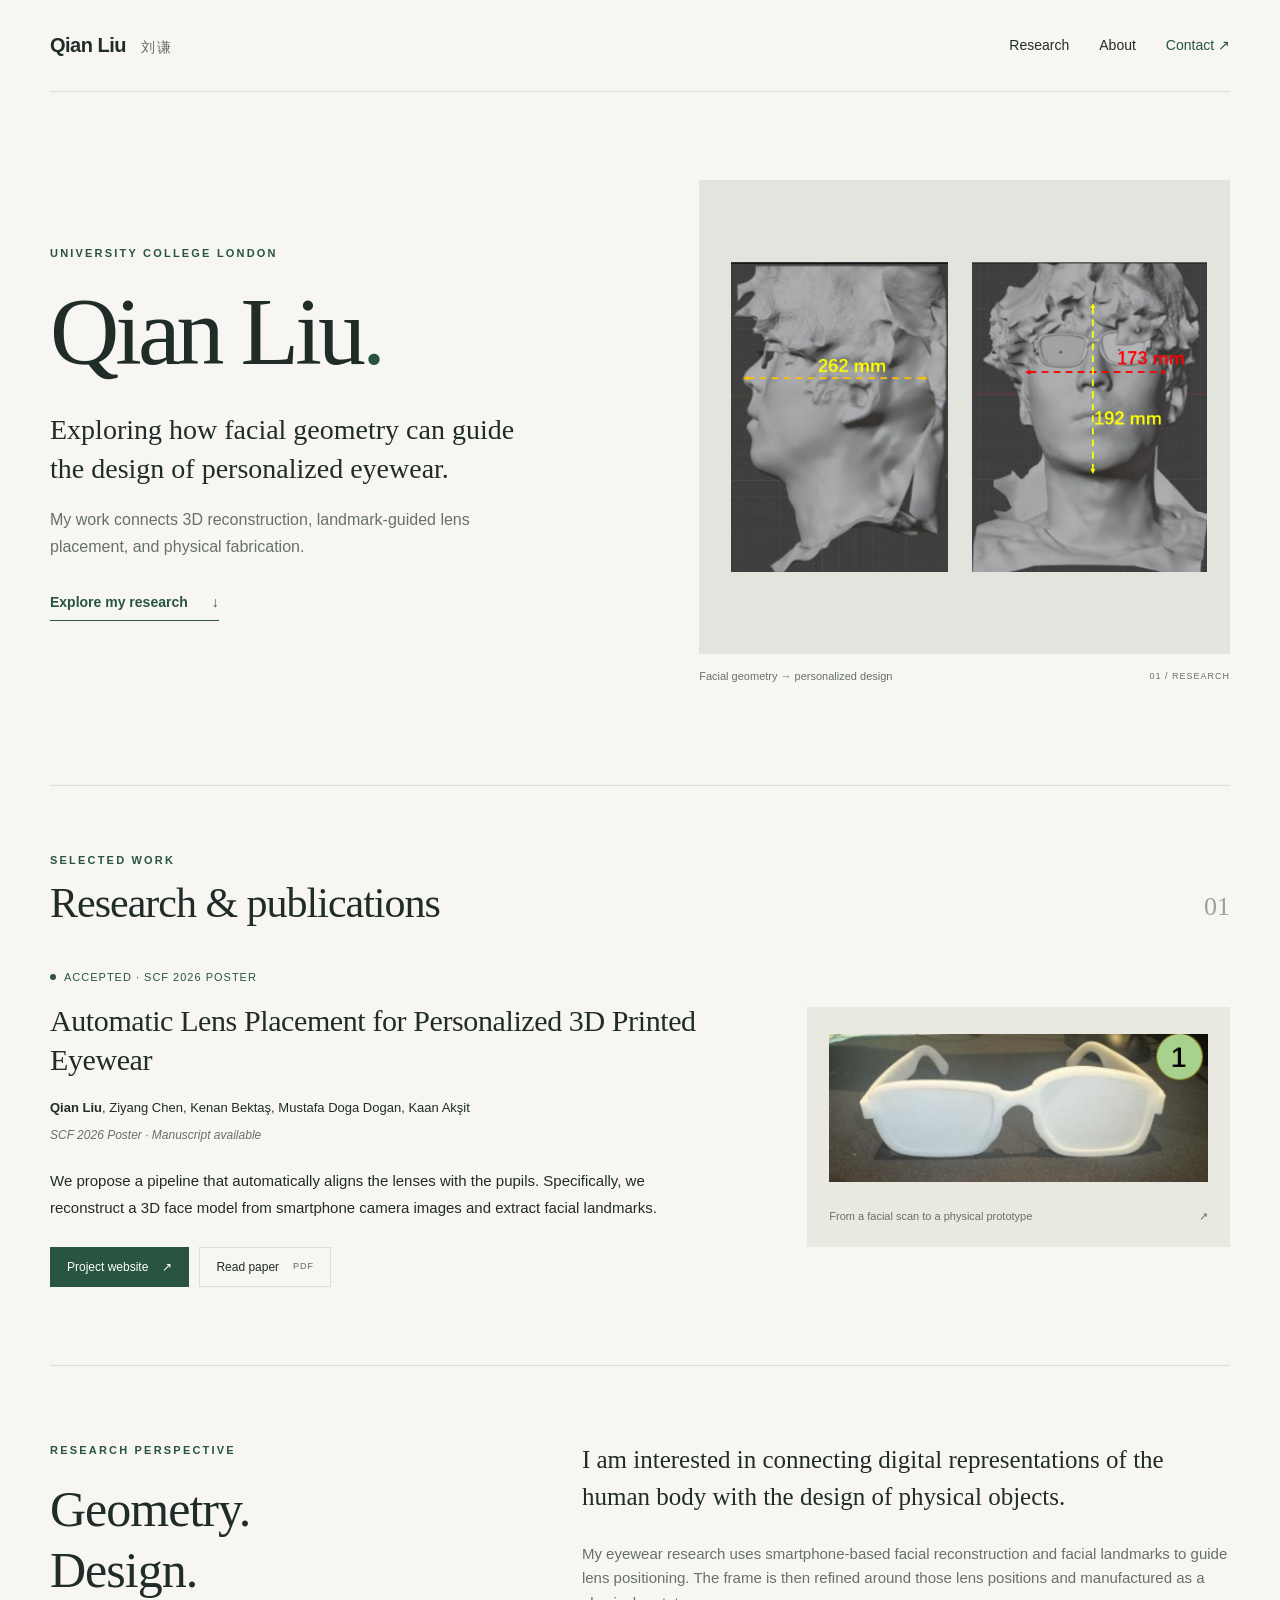
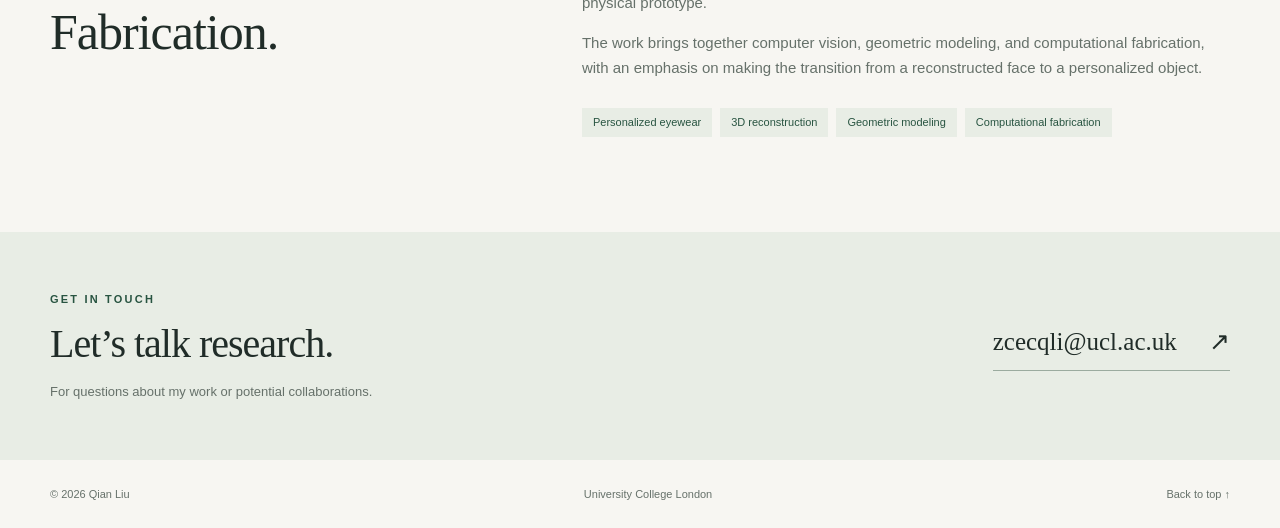
==== index.html @ b2627c89 "Publish academic website and eyewear project" ====
<!doctype html>
<html lang="en">
<head>
  <meta charset="utf-8"><meta name="viewport" content="width=device-width, initial-scale=1">
  <title>Qian Liu — Research</title>
  <meta name="description" content="Qian Liu's academic homepage. Research in personalized eyewear, facial geometry, and computational fabrication.">
  <meta name="theme-color" content="#f7f6f2">
  <meta property="og:title" content="Qian Liu — Research"><meta property="og:description" content="Personalized eyewear, facial geometry, and computational fabrication."><meta property="og:type" content="website">
  <link rel="icon" href="assets/favicon.svg" type="image/svg+xml"><link rel="stylesheet" href="style.css">
</head>
<body>
<a class="skip" href="#main">Skip to content</a>
<header class="site-header wrap"><a class="wordmark" href="index.html" aria-label="Qian Liu home">Qian Liu<span class="name-zh" lang="zh">刘谦</span></a><nav aria-label="Main navigation"><a href="#research">Research</a><a href="#about">About</a><a href="#contact">Contact <span aria-hidden="true">↗</span></a></nav></header>
<main id="main">
  <section class="hero wrap" aria-labelledby="intro-title">
    <div class="hero-copy"><p class="eyebrow">University College London</p><h1 id="intro-title">Qian Liu<span class="period">.</span></h1><p class="intro">Exploring how facial geometry can guide the design of personalized eyewear.</p><p class="hero-detail">My work connects 3D reconstruction, landmark-guided lens placement, and physical fabrication.</p><a class="text-link" href="#research">Explore my research <span aria-hidden="true">↓</span></a></div>
    <figure class="hero-figure"><div class="scan-pair"><img src="assets/face-profile.png" alt="Side view of a reconstructed face, annotated with a head-depth measurement of 262 mm." width="519" height="742"><img src="assets/face-front.png" alt="Front view of the same reconstructed face, annotated with width and height measurements of 173 and 192 mm." width="564" height="743"></div><figcaption><span>Facial geometry → personalized design</span><span class="figure-number">01 / RESEARCH</span></figcaption></figure>
  </section>
  <section id="research" class="section wrap" aria-labelledby="research-title">
    <div class="section-heading"><div><p class="eyebrow">Selected work</p><h2 id="research-title">Research & publications</h2></div><span class="section-number" aria-hidden="true">01</span></div>
    <article class="publication"><div class="publication-main"><p class="status"><span class="status-dot" aria-hidden="true"></span>Accepted · SCF 2026 Poster</p><h3><a href="eyewear.html">Automatic Lens Placement for Personalized 3D Printed Eyewear</a></h3><p class="authors"><strong>Qian Liu</strong>, Ziyang Chen, Kenan Bektaş, Mustafa Doga Dogan, Kaan Akşit</p><p class="venue">SCF 2026 Poster · Manuscript available</p><p class="publication-summary">We propose a pipeline that automatically aligns the lenses with the pupils. Specifically, we reconstruct a 3D face model from smartphone camera images and extract facial landmarks.</p><div class="resource-links"><a class="button primary" href="eyewear.html">Project website <span aria-hidden="true">↗</span></a><a class="button" href="assets/scf26c-sub8458-i7.pdf" target="_blank" rel="noopener">Read paper <span class="file-type">PDF</span></a></div></div><a href="eyewear.html" class="publication-image" aria-label="View the personalized eyewear project"><img src="assets/prototype-1.png" alt="White 3D-printed eyewear prototype fabricated for the first participant." width="392" height="153" loading="lazy"><span>From a facial scan to a physical prototype <span aria-hidden="true">↗</span></span></a></article>
  </section>
  <section id="about" class="section wrap about-section" aria-labelledby="about-title"><div><p class="eyebrow">Research perspective</p><h2 id="about-title">Geometry.<br>Design.<br>Fabrication.</h2></div><div class="about-copy"><p class="large-copy">I am interested in connecting digital representations of the human body with the design of physical objects.</p><p>My eyewear research uses smartphone-based facial reconstruction and facial landmarks to guide lens positioning. The frame is then refined around those lens positions and manufactured as a physical prototype.</p><p>The work brings together computer vision, geometric modeling, and computational fabrication, with an emphasis on making the transition from a reconstructed face to a personalized object.</p><ul class="interests" aria-label="Research topics"><li>Personalized eyewear</li><li>3D reconstruction</li><li>Geometric modeling</li><li>Computational fabrication</li></ul></div></section>
  <section id="contact" class="contact-section"><div class="wrap contact-content"><div><p class="eyebrow">Get in touch</p><h2>Let’s talk research.</h2><p>For questions about my work or potential collaborations.</p></div><a class="contact-email" href="mailto:zcecqli@ucl.ac.uk">zcecqli@ucl.ac.uk <span aria-hidden="true">↗</span></a></div></section>
</main>
<footer class="wrap footer"><span>© 2026 Qian Liu</span><span>University College London</span><a href="#main">Back to top ↑</a></footer>
</body></html>
---- style.css ----
:root{--paper:#f7f6f2;--white:#fff;--ink:#202c28;--muted:#66716a;--green:#285441;--line:#d9ded6;--tint:#e8ede5;--serif:Georgia,'Times New Roman',serif;--sans:Arial,Helvetica,sans-serif}*{box-sizing:border-box}html{scroll-behavior:smooth;scroll-padding-top:28px}body{margin:0;background:var(--paper);color:var(--ink);font-family:var(--sans);font-size:16px;line-height:1.65}a{color:inherit;text-decoration:none}a:hover{text-decoration:underline;text-underline-offset:5px}a:focus-visible,button:focus-visible{outline:3px solid #ad6b23;outline-offset:5px}img{display:block;max-width:100%;height:auto}.wrap{max-width:1180px;width:calc(100% - 96px);margin-inline:auto}.skip{position:fixed;left:16px;top:-100px;background:var(--ink);color:white;padding:12px;z-index:5}.skip:focus{top:12px}.site-header{display:flex;align-items:center;justify-content:space-between;padding:29px 0;border-bottom:1px solid var(--line);gap:24px}.wordmark{font-weight:700;font-size:20px;letter-spacing:-.5px}.name-zh{font-weight:400;font-size:14px;letter-spacing:2px;margin-left:15px;color:var(--muted)}nav{display:flex;gap:30px;font-size:14px}nav a:last-child{color:var(--green)}.eyebrow{text-transform:uppercase;letter-spacing:2.2px;font-size:11px;font-weight:700;color:var(--green);margin:0 0 20px}.hero{display:grid;grid-template-columns:1.08fr 1fr;align-items:center;gap:76px;padding-block:88px 100px}.hero h1{font-family:var(--serif);font-size:clamp(70px,7.5vw,106px);font-weight:400;line-height:1.05;letter-spacing:-4px;margin:0 0 27px}.period{color:var(--green)}.intro{font-family:var(--serif);font-size:28px;line-height:1.4;margin:0 0 19px;max-width:470px}.hero-detail{max-width:435px;color:var(--muted);font-size:16px;margin:0 0 29px}.text-link{display:inline-flex;align-items:center;gap:24px;color:var(--green);font-size:14px;font-weight:700;border-bottom:1px solid var(--green);padding-bottom:6px}.hero-figure{margin:0}.scan-pair{display:flex;align-items:center;justify-content:center;background:#e2e5dd;padding:24px 20px;gap:10px;aspect-ratio:1.12}.scan-pair img{width:calc(50% - 5px);height:310px;object-fit:contain}.hero-figure figcaption{display:flex;justify-content:space-between;gap:15px;color:var(--muted);font-size:11px;padding-top:13px}.figure-number{font-size:9px;letter-spacing:1px;white-space:nowrap;padding-top:2px}.section{padding-block:65px 78px;border-top:1px solid var(--line)}.section-heading{display:flex;justify-content:space-between;align-items:end;margin-bottom:39px}.section-heading .eyebrow{margin-bottom:9px}h2{font-family:var(--serif);font-size:42px;font-weight:400;letter-spacing:-1px;line-height:1.2;margin:0}.section-number{font-family:var(--serif);font-size:26px;color:#98a398}.publication{display:grid;grid-template-columns:1.65fr 1fr;gap:60px;align-items:center}.status{font-size:11px;letter-spacing:1px;text-transform:uppercase;color:var(--green);display:flex;align-items:center;gap:8px;margin:0 0 15px}.status-dot{width:6px;height:6px;border-radius:50%;background:var(--green)}h3{font-family:var(--serif);font-size:30px;font-weight:400;line-height:1.3;margin:0 0 18px;letter-spacing:-.4px}.authors{font-size:13px;margin:0 0 7px;line-height:1.7}.venue{font-size:12px;color:var(--muted);font-style:italic;margin:0 0 21px}.publication-summary{font-size:15px;line-height:1.8;max-width:610px;margin:0 0 26px}.resource-links{display:flex;flex-wrap:wrap;gap:10px}.button{font-size:12px;display:inline-flex;align-items:center;justify-content:center;gap:14px;padding:10px 16px;border:1px solid var(--line);background:transparent;font-family:inherit;line-height:1.5;cursor:pointer}.button:hover{background:var(--tint);text-decoration:none}.button.primary{background:var(--green);color:white;border-color:var(--green)}.button.primary:hover{background:#1d3e30}.file-type{font-size:9px;letter-spacing:1px;opacity:.7}.publication-image{background:#e9e9e1;padding:22px;display:block}.publication-image img{width:100%;aspect-ratio:2.4;object-fit:contain}.publication-image>span{display:flex;justify-content:space-between;gap:15px;font-size:11px;color:var(--muted);margin-top:20px}.about-section{display:grid;grid-template-columns:1fr 1.45fr;gap:85px;padding-block:75px 95px}.about-section h2{font-size:50px;line-height:1.23}.about-copy p{color:var(--muted);margin-top:0;font-size:15px}.about-copy .large-copy{font-family:var(--serif);font-size:25px;line-height:1.5;color:var(--ink);margin-bottom:26px}.interests{display:flex;gap:8px;flex-wrap:wrap;padding:0;margin:28px 0 0;list-style:none}.interests li{font-size:11px;background:var(--tint);padding:5px 11px;color:var(--green)}.contact-section{background:var(--tint);padding-block:58px}.contact-content{display:flex;justify-content:space-between;align-items:center;gap:35px}.contact-content .eyebrow{margin-bottom:12px}.contact-content h2{font-size:40px}.contact-content p:last-child{color:var(--muted);font-size:13px;margin-bottom:0}.contact-email{font-family:var(--serif);font-size:25px;border-bottom:1px solid #9bab9f;padding-bottom:8px;white-space:nowrap}.contact-email span{margin-left:26px}.footer{display:flex;justify-content:space-between;gap:20px;padding-block:25px;font-size:11px;color:var(--muted)}.project-top{max-width:900px;padding-block:65px 45px}.project-top .back-link{font-size:13px;color:var(--muted);display:inline-block;margin-bottom:35px}.project-title{font-family:var(--serif);font-size:clamp(36px,4.4vw,58px);line-height:1.15;font-weight:400;letter-spacing:-1.5px;margin:0 0 25px}.project-top .authors{font-size:15px}.affiliations{font-size:12px;color:var(--muted);margin:12px 0 26px}.project-content{max-width:900px}.project-content section{padding-block:35px;border-top:1px solid var(--line)}.project-content h2{font-size:31px;margin-bottom:22px}.project-content p{font-size:16px;color:#46534b}.project-content .lead{font-family:var(--serif);font-size:23px;color:var(--ink);line-height:1.6}.prototype-gallery{display:grid;grid-template-columns:repeat(3,1fr);gap:18px;margin:30px 0}.prototype-gallery figure{margin:0;background:var(--tint);padding:13px}.prototype-gallery img{height:115px;width:100%;object-fit:contain}.prototype-gallery figcaption{font-size:11px;color:var(--muted);text-align:center;margin-top:10px}.steps{list-style:none;padding:0;counter-reset:steps}.steps li{padding:20px 0 20px 55px;position:relative;border-bottom:1px solid var(--line)}.steps li:last-child{border:0}.steps li:before{counter-increment:steps;content:'0' counter(steps);position:absolute;left:0;top:20px;font-family:var(--serif);font-size:24px;color:var(--green)}.steps strong{font-size:16px}.steps p{margin:5px 0 0;font-size:15px}.table-scroll{overflow-x:auto}table{width:100%;border-collapse:collapse;font-size:14px;margin:10px 0 20px}th,td{text-align:left;padding:13px 15px;border-bottom:1px solid var(--line)}th{background:var(--tint);font-weight:500}caption{text-align:left;color:var(--muted);font-size:12px;margin-bottom:10px}.note{border-left:3px solid var(--green);padding-left:18px;font-size:14px!important}.citation-header{display:flex;justify-content:space-between;align-items:center;gap:20px}.citation-header h2{margin:0}.citation{font-size:12px;background:#ecefe8;padding:22px;overflow:auto;line-height:1.7;white-space:pre-wrap;overflow-wrap:anywhere;margin-top:22px}.copy-status{font-size:12px;color:var(--green);min-height:20px;margin:5px 0!important}.project-footer{margin-top:35px;border-top:1px solid var(--line)}
@media(min-width:1440px){.hero{padding-block:110px 115px}}
@media(max-width:900px){.wrap{width:calc(100% - 56px)}.hero{gap:35px;padding-block:65px}.hero h1{font-size:77px}.intro{font-size:24px}.scan-pair img{height:260px}.hero-figure figcaption{display:block}.figure-number{display:none}.publication{gap:30px;grid-template-columns:1.5fr 1fr}.about-section{gap:45px}.contact-email{font-size:21px}}
@media(max-width:640px){.wrap{width:calc(100% - 40px)}.site-header{padding-block:22px;gap:12px}.name-zh{display:none}nav{gap:18px;font-size:12px}.wordmark{font-size:19px}.hero{grid-template-columns:1fr;gap:36px;padding-block:50px}.hero h1{font-size:78px;margin-bottom:20px}.intro{font-size:26px}.hero-detail{max-width:none}.scan-pair{aspect-ratio:auto;padding:18px}.scan-pair img{height:260px}.hero-figure figcaption{display:flex}.section{padding-block:40px 48px}.section-heading{margin-bottom:27px}h2{font-size:32px}.publication{grid-template-columns:1fr;gap:30px}h3{font-size:28px}.publication-image{max-width:410px}.about-section{grid-template-columns:1fr;gap:30px}.about-section h2{font-size:38px}.about-section h2 br{display:initial}.about-copy .large-copy{font-size:24px}.contact-content{display:block}.contact-content h2{font-size:34px}.contact-email{display:inline-flex;margin-top:26px;font-size:24px}.footer{flex-wrap:wrap;gap:8px 20px}.footer>span:nth-child(2){display:none}.footer>a{margin-left:auto}.project-top{padding-top:35px}.project-title{font-size:38px;letter-spacing:-1px}.prototype-gallery{gap:8px}.prototype-gallery figure{padding:6px}.prototype-gallery img{height:75px}.prototype-gallery figcaption{font-size:10px}.project-content .lead{font-size:21px}.project-content section{padding-block:28px}th,td{padding:11px 10px;font-size:12px}.citation{font-size:11px;padding:14px}.figure-number{display:none}}
@media(prefers-reduced-motion:reduce){html{scroll-behavior:auto}}

.project-nav{max-width:900px;justify-content:flex-start;flex-wrap:wrap;padding:0 0 22px;gap:24px;border-bottom:1px solid var(--line)}.version-note{font-size:12px!important;color:var(--muted)!important;margin:18px 0 30px}.research-figure{margin:30px 0}.landmark-grid{display:grid;grid-template-columns:repeat(3,minmax(0,1fr));gap:14px;background:var(--tint);padding:14px}.landmark-grid img{width:100%;height:auto}.research-figure figcaption{font-size:12px;color:var(--muted);padding-top:12px;line-height:1.6}.diagnostics{margin:24px 0;padding:17px 20px;background:var(--tint)}.diagnostics summary{cursor:pointer;font-weight:700;font-size:14px}.diagnostics p{font-size:14px}.diagnostics summary:focus-visible{outline:3px solid #ad6b23;outline-offset:5px}
@media(max-width:640px){.section-number{display:none}.project-nav{gap:20px}.landmark-grid{gap:5px;padding:5px}.diagnostics{padding:13px 10px}.diagnostics th,.diagnostics td{font-size:11px;padding:8px}.research-figure figcaption{font-size:11px}}

.source-label{font-size:12px!important;color:var(--muted)!important;margin-top:-10px;margin-bottom:22px}.source-label a{text-decoration:underline;text-underline-offset:3px}.paper-subheading{font-family:var(--sans);font-size:19px;font-weight:700;letter-spacing:0;margin:28px 0 12px}.paper-figure-grid{display:grid;grid-template-columns:repeat(var(--columns),minmax(0,1fr));gap:12px;background:var(--tint);padding:14px;align-items:center}.paper-figure-grid img{width:100%;max-height:390px;object-fit:contain}#figure-1 .paper-figure-grid img{height:210px}#figure-1 .paper-figure-grid img:nth-child(n+4){height:100px}.manuscript-reference{font-size:15px!important;white-space:normal;line-height:1.8}.project-content [data-manuscript]{text-wrap:pretty}@media(max-width:640px){.paper-figure-grid{gap:6px;padding:8px}.paper-figure-grid img{max-height:240px}#figure-1 .paper-figure-grid img{height:130px}#figure-1 .paper-figure-grid img:nth-child(n+4){height:65px}.citation-header{align-items:flex-start}.citation-header .button{white-space:nowrap}.manuscript-reference{font-size:14px!important}}
#citation .source-label{margin-top:18px;margin-bottom:18px;}
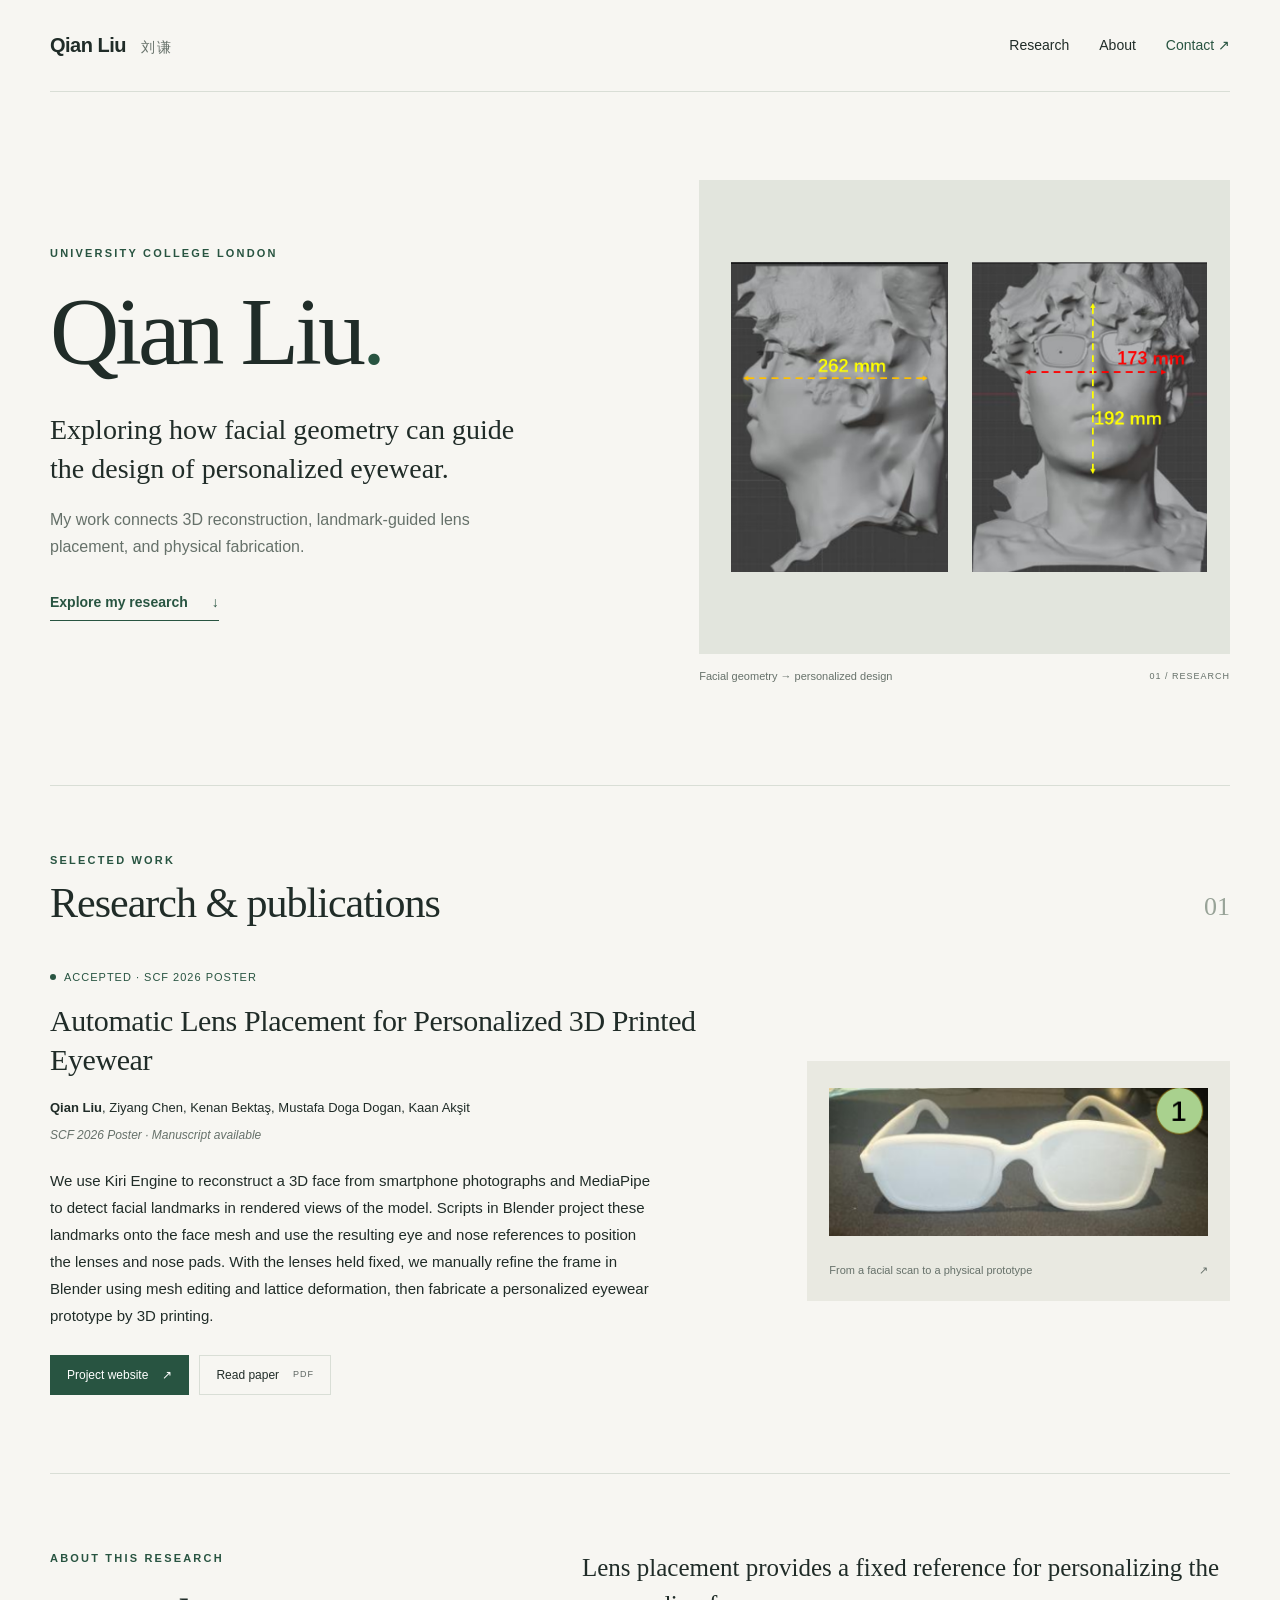
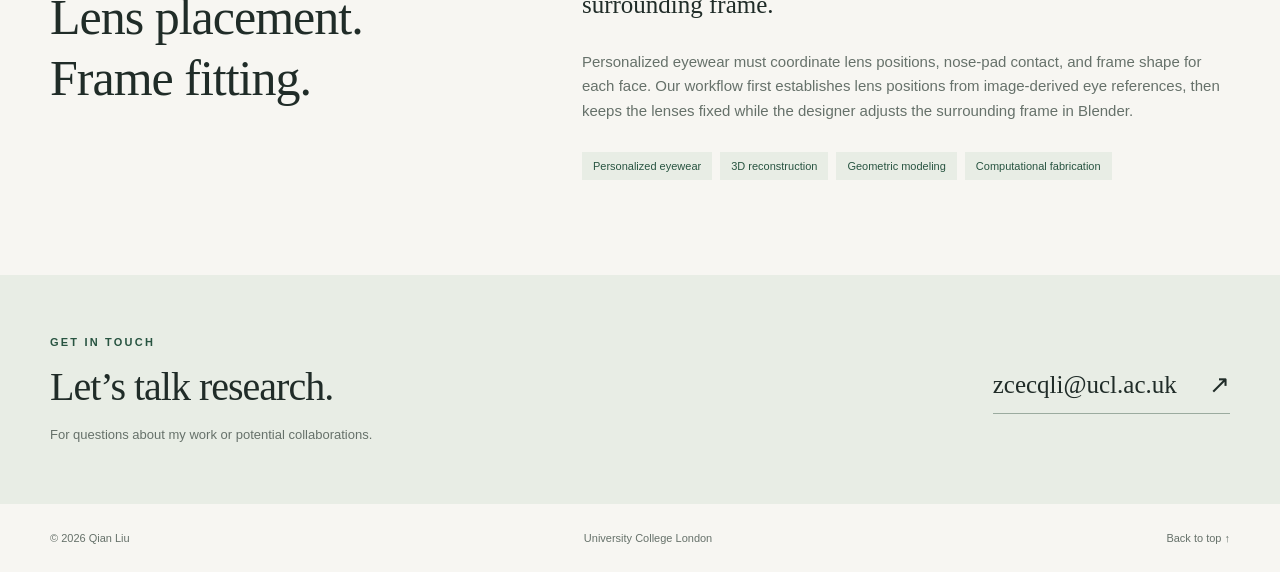
==== commit 64f144cb: "Clarify eyewear workflow tools and research description" ====
--- a/index.html
+++ b/index.html
@@ -18,9 +18,9 @@
   </section>
   <section id="research" class="section wrap" aria-labelledby="research-title">
     <div class="section-heading"><div><p class="eyebrow">Selected work</p><h2 id="research-title">Research & publications</h2></div><span class="section-number" aria-hidden="true">01</span></div>
-    <article class="publication"><div class="publication-main"><p class="status"><span class="status-dot" aria-hidden="true"></span>Accepted · SCF 2026 Poster</p><h3><a href="eyewear.html">Automatic Lens Placement for Personalized 3D Printed Eyewear</a></h3><p class="authors"><strong>Qian Liu</strong>, Ziyang Chen, Kenan Bektaş, Mustafa Doga Dogan, Kaan Akşit</p><p class="venue">SCF 2026 Poster · Manuscript available</p><p class="publication-summary">We propose a pipeline that automatically aligns the lenses with the pupils. Specifically, we reconstruct a 3D face model from smartphone camera images and extract facial landmarks.</p><div class="resource-links"><a class="button primary" href="eyewear.html">Project website <span aria-hidden="true">↗</span></a><a class="button" href="assets/scf26c-sub8458-i7.pdf" target="_blank" rel="noopener">Read paper <span class="file-type">PDF</span></a></div></div><a href="eyewear.html" class="publication-image" aria-label="View the personalized eyewear project"><img src="assets/prototype-1.png" alt="White 3D-printed eyewear prototype fabricated for the first participant." width="392" height="153" loading="lazy"><span>From a facial scan to a physical prototype <span aria-hidden="true">↗</span></span></a></article>
+    <article class="publication"><div class="publication-main"><p class="status"><span class="status-dot" aria-hidden="true"></span>Accepted · SCF 2026 Poster</p><h3><a href="eyewear.html">Automatic Lens Placement for Personalized 3D Printed Eyewear</a></h3><p class="authors"><strong>Qian Liu</strong>, Ziyang Chen, Kenan Bektaş, Mustafa Doga Dogan, Kaan Akşit</p><p class="venue">SCF 2026 Poster · Manuscript available</p><p class="publication-summary">We use Kiri Engine to reconstruct a 3D face from smartphone photographs and MediaPipe to detect facial landmarks in rendered views of the model. Scripts in Blender project these landmarks onto the face mesh and use the resulting eye and nose references to position the lenses and nose pads. With the lenses held fixed, we manually refine the frame in Blender using mesh editing and lattice deformation, then fabricate a personalized eyewear prototype by 3D printing.</p><div class="resource-links"><a class="button primary" href="eyewear.html">Project website <span aria-hidden="true">↗</span></a><a class="button" href="assets/scf26c-sub8458-i7.pdf" target="_blank" rel="noopener">Read paper <span class="file-type">PDF</span></a></div></div><a href="eyewear.html" class="publication-image" aria-label="View the personalized eyewear project"><img src="assets/prototype-1.png" alt="White 3D-printed eyewear prototype fabricated for the first participant." width="392" height="153" loading="lazy"><span>From a facial scan to a physical prototype <span aria-hidden="true">↗</span></span></a></article>
   </section>
-  <section id="about" class="section wrap about-section" aria-labelledby="about-title"><div><p class="eyebrow">Research perspective</p><h2 id="about-title">Geometry.<br>Design.<br>Fabrication.</h2></div><div class="about-copy"><p class="large-copy">I am interested in connecting digital representations of the human body with the design of physical objects.</p><p>My eyewear research uses smartphone-based facial reconstruction and facial landmarks to guide lens positioning. The frame is then refined around those lens positions and manufactured as a physical prototype.</p><p>The work brings together computer vision, geometric modeling, and computational fabrication, with an emphasis on making the transition from a reconstructed face to a personalized object.</p><ul class="interests" aria-label="Research topics"><li>Personalized eyewear</li><li>3D reconstruction</li><li>Geometric modeling</li><li>Computational fabrication</li></ul></div></section>
+  <section id="about" class="section wrap about-section" aria-labelledby="about-title"><div><p class="eyebrow">About this research</p><h2 id="about-title">Lens placement.<br>Frame fitting.</h2></div><div class="about-copy"><p class="large-copy">Lens placement provides a fixed reference for personalizing the surrounding frame.</p><p>Personalized eyewear must coordinate lens positions, nose-pad contact, and frame shape for each face. Our workflow first establishes lens positions from image-derived eye references, then keeps the lenses fixed while the designer adjusts the surrounding frame in Blender.</p><ul class="interests" aria-label="Research topics"><li>Personalized eyewear</li><li>3D reconstruction</li><li>Geometric modeling</li><li>Computational fabrication</li></ul></div></section>
   <section id="contact" class="contact-section"><div class="wrap contact-content"><div><p class="eyebrow">Get in touch</p><h2>Let’s talk research.</h2><p>For questions about my work or potential collaborations.</p></div><a class="contact-email" href="mailto:zcecqli@ucl.ac.uk">zcecqli@ucl.ac.uk <span aria-hidden="true">↗</span></a></div></section>
 </main>
 <footer class="wrap footer"><span>© 2026 Qian Liu</span><span>University College London</span><a href="#main">Back to top ↑</a></footer>
